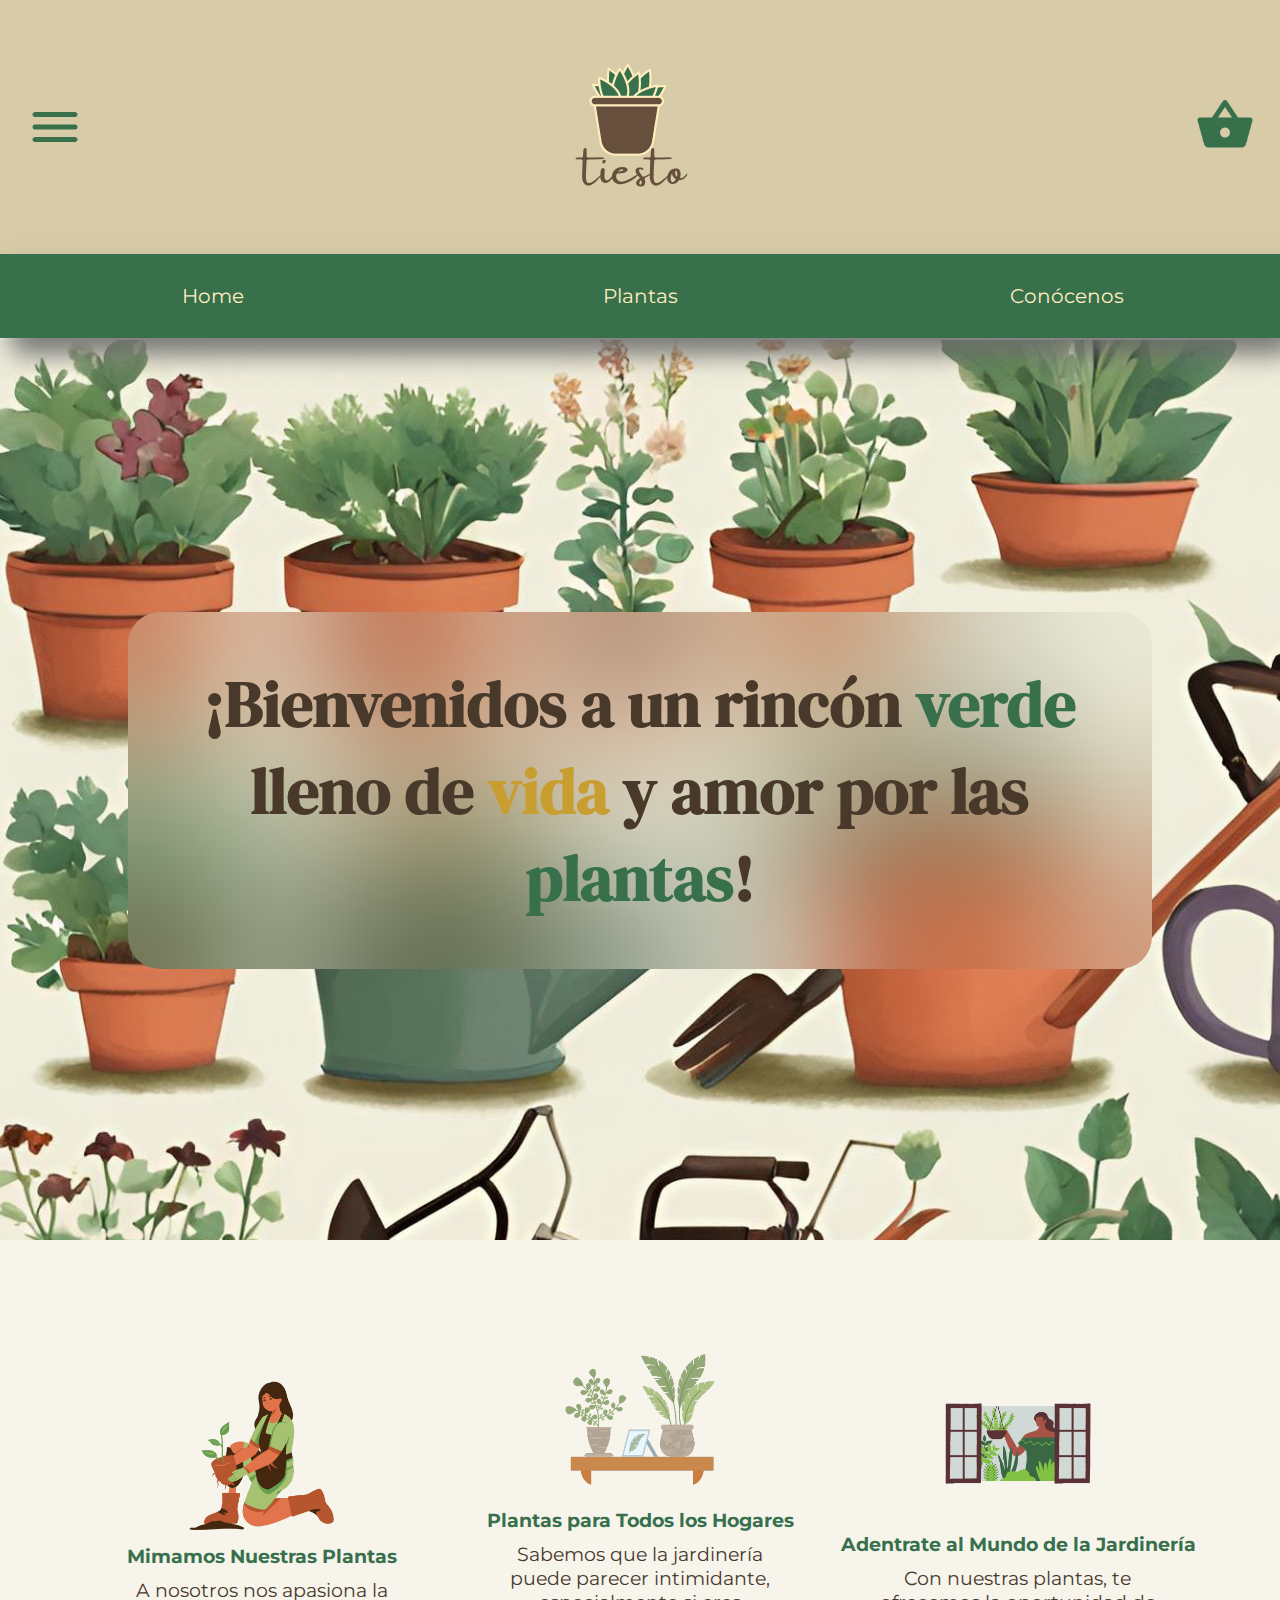
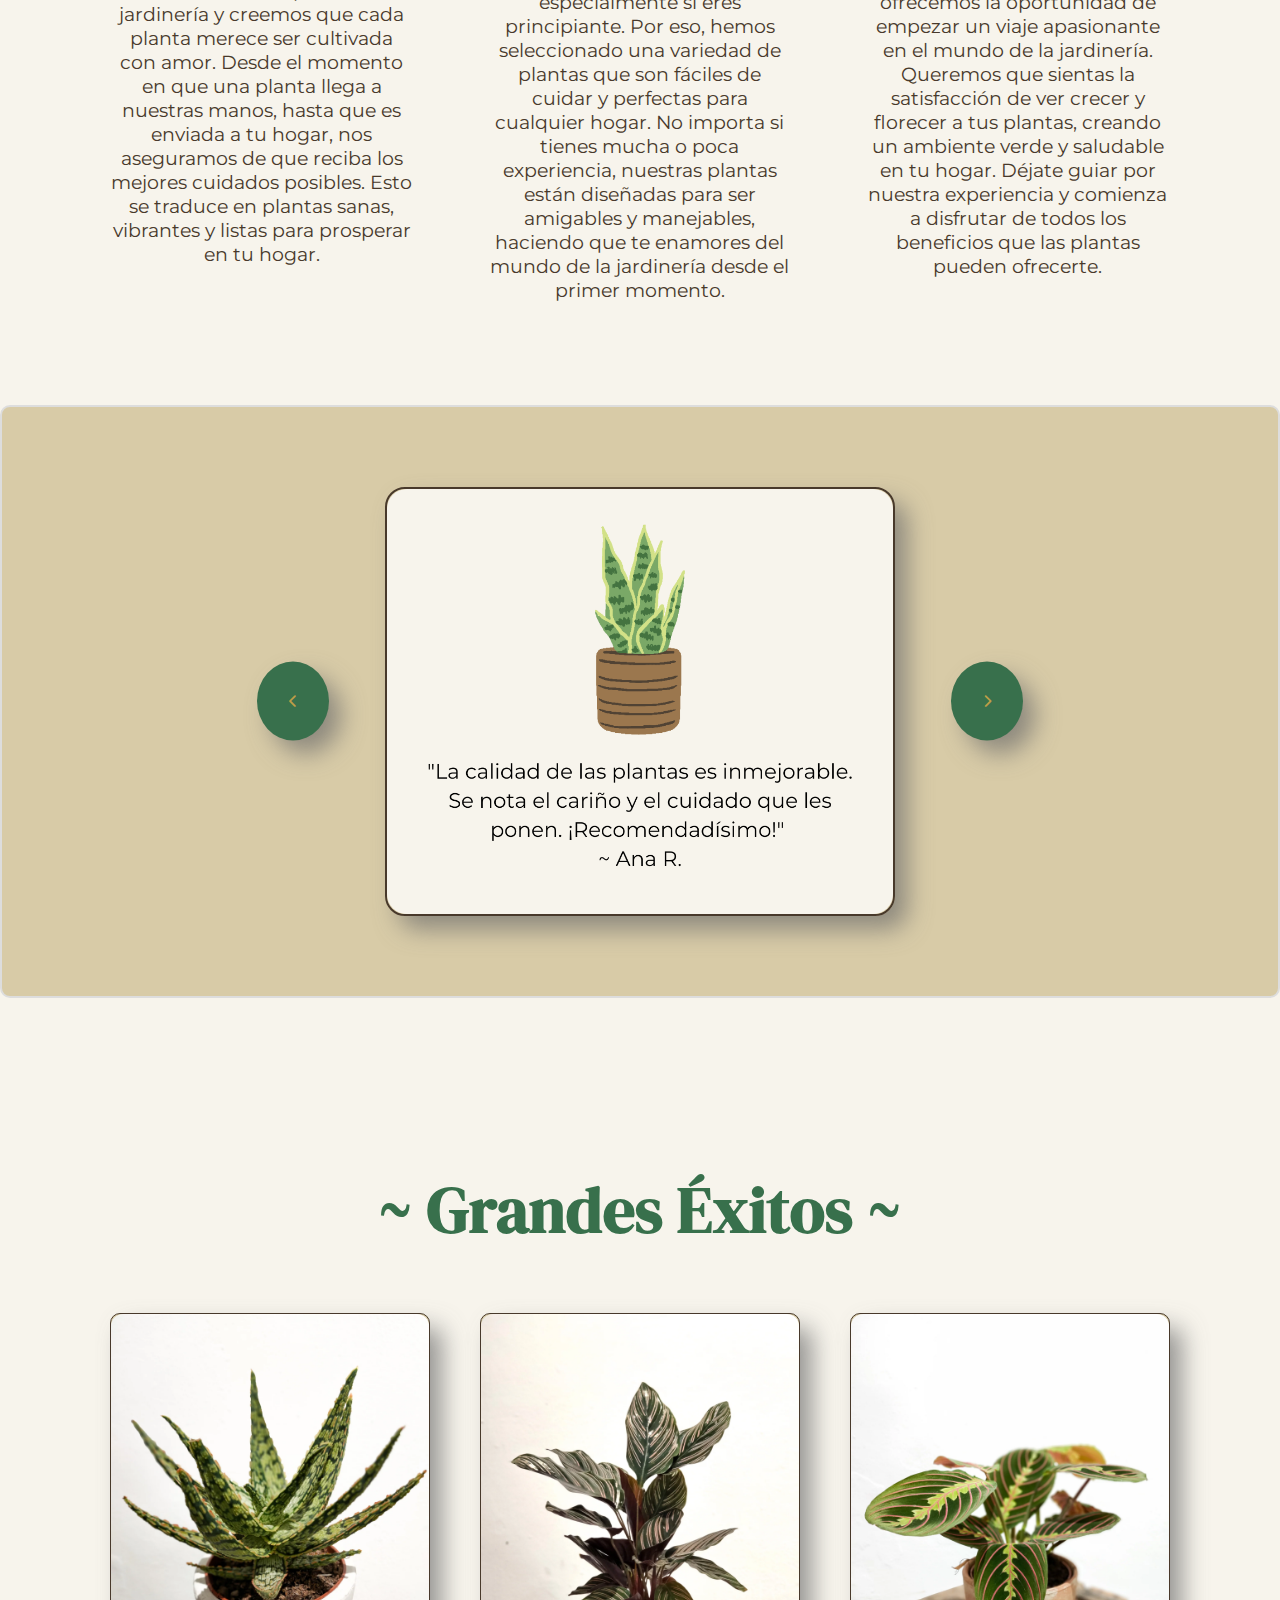
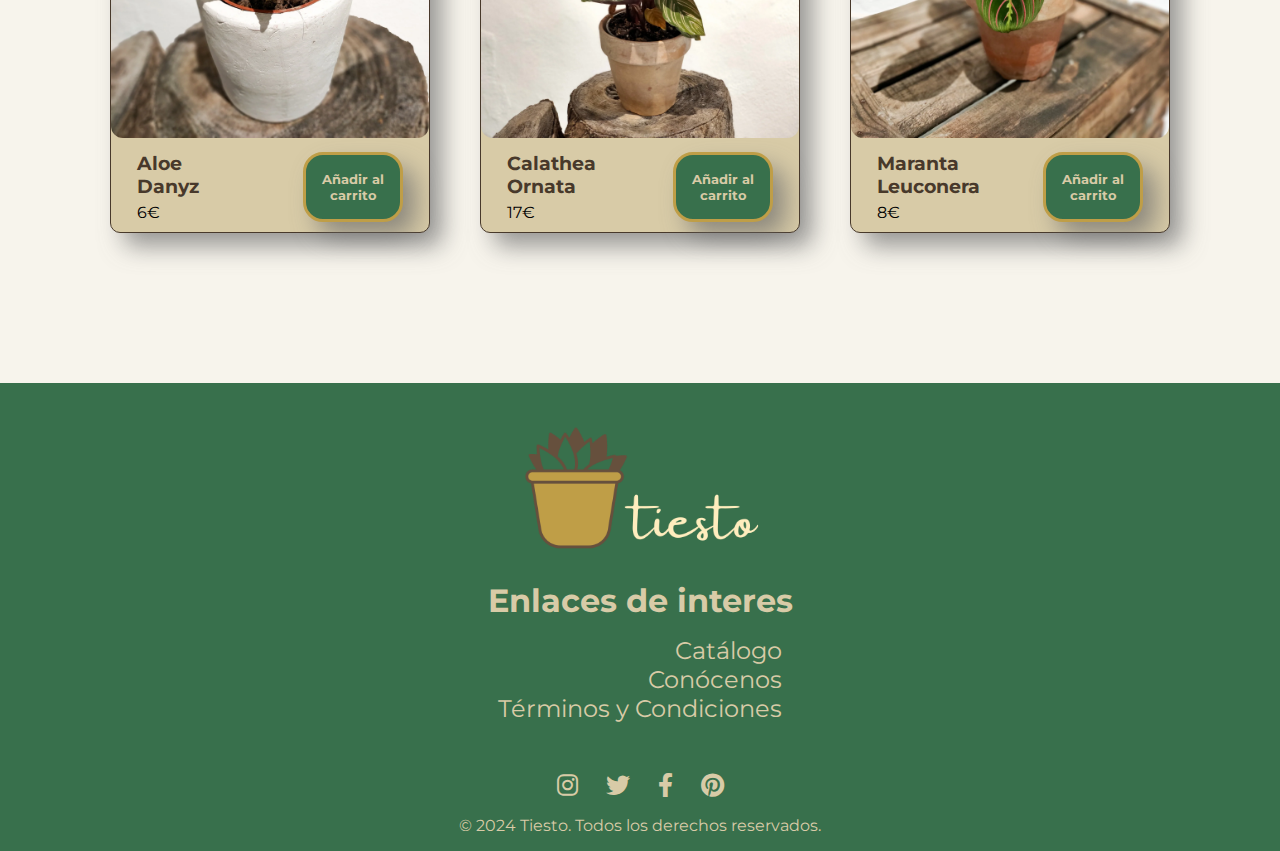
==== index.html @ b3f42791 "cambios finales" ====
<!DOCTYPE html>
<html lang="en">
<head>
    <meta charset="UTF-8">
    <meta name="viewport" content="width=device-width, initial-scale=1.0">
    <title>Tiesto-Home</title>
    
    <link rel="preconnect" href="https://fonts.googleapis.com">
    <link rel="preconnect" href="https://fonts.gstatic.com" crossorigin>
    <link href="https://fonts.googleapis.com/css2?family=Montserrat:ital,wght@0,100..900;1,100..900&display=swap" rel="stylesheet">
    <link href="https://fonts.googleapis.com/css2?family=DM+Serif+Display:ital@0;1&display=swap" rel="stylesheet">
    <link rel="stylesheet" href="https://cdnjs.cloudflare.com/ajax/libs/font-awesome/6.0.0-beta3/css/all.min.css">
    <link rel="stylesheet" href="./css/styles.css">
    <script defer src="./js/index.js"></script>
</head>
<body class="body__index" id="index">
    <header class="header">
           <div class="header__principal">
               <div class="header__menu"><img class="header__icon header__icon--menu" src="./imgs/icons/barras_menu_verde.png" alt=""></div>
               <div class="header__logo">
                   <a href="index.html"><img class="header__img" src="./imgs/logos/fondo_beige_grande.png" alt="logo"></a>   
               </div>
               <div class="header__carrito">
                   <a href="carrito.html"><img class="header__icon" src="imgs/icons/cesta__verde.png" alt="cesta_carrito"></a>  
               </div>
           </div>
           <nav class="nav">
               <ul class="nav__ul">
                   <li class="nav__li"><a class="nav__a" href="index.html">Home</a></li>
                   <li class="nav__li"><a class="nav__a" href="catalogo.html">Plantas</a></li>
                   <li class="nav__li"><a class="nav__a" href="sobremi.html">Conócenos</a></li> 
               </ul> 
           </nav>
           
   </header>

    <main class="main__index">
        <section class="presentacion">
            <h1 class="presentacion__texto">¡Bienvenidos a un rincón <span class="presentacion__span">verde</span> lleno de <span class="presentacion__span presentacion__span--golden">vida</span>  y amor por las <span class="presentacion__span presentacion__span">plantas</span>!</h1> 
        </section>

        <section class="informacion">
            <div class="informacion__caja">
                <div class="informacion__photo"><img src="./imgs/photos/info/cuidado_plantas.png" alt="persona cuidando plantas" class="informacion__img"></div>
                <h3 class="informacion__h3">Mimamos Nuestras Plantas</h3>
                <p class="informacion__p">A nosotros nos apasiona la jardinería y creemos que cada planta merece ser cultivada con amor. Desde el momento en que una planta llega a nuestras manos, hasta que es enviada a tu hogar, nos aseguramos de que reciba los mejores cuidados posibles. Esto se traduce en plantas sanas, vibrantes y listas para prosperar en tu hogar.</p>
            </div>
            <div class="informacion__caja">
                <div class="informacion__photo"><img src="./imgs/photos/info/plantas_casa.png" alt="estanteria con plantas" class="informacion__img"></div>
                <h3 class="informacion__h3">Plantas para Todos los Hogares</h3>
                <p class="informacion__p">Sabemos que la jardinería puede parecer intimidante, especialmente si eres principiante. Por eso, hemos seleccionado una variedad de plantas que son fáciles de cuidar y perfectas para cualquier hogar. No importa si tienes mucha o poca experiencia, nuestras plantas están diseñadas para ser amigables y manejables, haciendo que te enamores del mundo de la jardinería desde el primer momento.</p>
            </div>
            <div class="informacion__caja">
                <div class="informacion__photo"><img src="./imgs/photos/info/jardineria_amateur.png" alt="mujer en casa con plantas" class="informacion__img"></div>
                <h3 class="informacion__h3">Adentrate al Mundo de la Jardinería</h3>
                <p class="informacion__p">Con nuestras plantas, te ofrecemos la oportunidad de empezar un viaje apasionante en el mundo de la jardinería. Queremos que sientas la satisfacción de ver crecer y florecer a tus plantas, creando un ambiente verde y saludable en tu hogar. Déjate guiar por nuestra experiencia y comienza a disfrutar de todos los beneficios que las plantas pueden ofrecerte.

                </p>
            </div>
        </section>

        <section class="comentarios">
            <button class="comentarios__boton comentarios__boton--anterior" id="botonAnterior"><i class="fa-solid fa-chevron-left"></i></button>
            <div class="comentarios__contenedor">
                <img src="./imgs/photos/info/comentario_1.png" alt="comentario cliente 1" class="comentarios__fotos">
                <img src="./imgs/photos/info/comentario_2.png" alt="comentario cliente 2" class="comentarios__fotos">
                <img src="./imgs/photos/info/comentario_3.png" alt="" class="comentarios__fotos">
                <img src="imgs/photos/info/comentario_4.png" alt="" class="comentarios__fotos">
            </div>
            <button class="comentarios__boton comentarios__boton--siguiente" id="botonSiguiente"><i class="fa-solid fa-chevron-right"></i></button>
        </section>

        <article class="exitos">
            <h3 class="exitos__h3">~ Grandes Éxitos ~</h3>
            <div class="exitos__contenedor">
            <div class="tarjeta" data-id="2" data-name="Aloe Danyz" data-price="6" data-img="./imgs/photos/productos/aloe_danyz.webp">
                <div class="tarjeta__foto">
                    <a href="aloe.html"><img class="tarjeta__img" src="./imgs/photos/productos/aloe_danyz.webp" alt="aloe danyz"></a>
                </div>
                <div class="tarjeta__content">
                    <div class="tarjeta__texto">
                    <a href="aloe.html" class="tarjeta__link"><h3 class="tarjeta__h3">Aloe<br>Danyz</h3></a>
                    <p class="tarjeta__span">6€</p>
                    </div> 
                    <button type="button" class="tarjeta__button">Añadir al carrito</button>   
                </div>
            </div>

            <div class="tarjeta" data-id="3" data-name="Calathea Ornata" data-price="17" data-img="./imgs/photos/productos/calathea_ornata.webp">
                <div class="tarjeta__foto">
                    <a href="calathea.html"><img class="tarjeta__img" src="./imgs/photos/productos/calathea_ornata.webp" alt="calathea ornata"></a>
                </div>
                <div class="tarjeta__content">
                    <div class="tarjeta__texto">
                    <a href="calathea.html" class="tarjeta__link"><h3 class="tarjeta__h3">Calathea<br>Ornata</h3></a>
                    <span class="tarjeta__span">17€</span>
                    </div> 
                    <button type="button" class="tarjeta__button">Añadir al carrito</button>   
                </div>
            </div>

            <div class="tarjeta" data-id="4" data-name="Maranta Leuconera" data-price="8" data-img="./imgs/photos/productos/maranta_leuconera_red_stripe.webp">
                <div class="tarjeta__foto">
                    <a href="maranta.html"><img class="tarjeta__img" src="./imgs/photos/productos/maranta_leuconera_red_stripe.webp" alt="maranta Leuconera"></a>
                </div>
                <div class="tarjeta__content">
                    <div class="tarjeta__texto">
                    <a href="maranta.html" class="tarjeta__link"><h3 class="tarjeta__h3">Maranta<br>Leuconera</h3></a>
                    <span class="tarjeta__span">8€</span>
                    </div> 
                    <button type="button" class="tarjeta__button">Añadir al carrito</button>   
                </div>
            </div>
        </div>
    </article>

    </main>

    <footer class="footer">
        <div class="footer__main">
            <div class="footer__icon">
                <a class="footer__logo" href="./index.html"><img class="footer__img" src="./imgs/logos/logo_footer_final.png" alt=""></a>
            </div>
            <div class="footer__enlaces">
                <div class="footer__container">
                    <h3 class="footer__h3">Enlaces de interes</h3>
                    <ul class="footer__links">
                        <li class="footer__li"><a class="footer__a" href="catalogo.html">Catálogo</a></li>
                        <li class="footer__li"><a class="footer__a" href="sobremi.html">Conócenos</a></li>
                        <li class="footer__li"><a class="footer__a" href="t&c.html">Términos y Condiciones</a></li>  
                    </ul>
                </div> 
                <div class="rrss">
                    <a class="rrss__icon" href="https://www.instagram.com" target="_blank"><i class="fab fa-instagram"></i></a>
                    <a class="rrss__icon" href="https://www.twitter.com" target="_blank"><i class="fab fa-twitter"></i></a>
                    <a class="rrss__icon" href="https://www.facebook.com" target="_blank"><i class="fab fa-facebook-f"></i></a>
                    <a class="rrss__icon" href="https://www.pinterest.com" target="_blank"><i class="fab fa-pinterest"></i></a>
                </div>     
            </div>
        </div>  
        <p class="footer__p">&copy; 2024 Tiesto. Todos los derechos reservados.</p>
    </footer>

</body>
</html>
---- css/styles.css ----
/* ---------------------------------------------------------------
                    Reset y variables
---------------------------------------------------------------  */
*{
    margin: 0px;
    padding: 0px;
    box-sizing: border-box;
}

body {
   
    background-color: #fdf8f8;
    min-height: 100vh;
    max-width: 100vw;
    display: flex;
    flex-direction: column;
    justify-content: center;
    align-items: center;
    
    background-color: var(--background-color);

    font-family: "Montserrat", sans-serif;
  


    /* VARIABLES DE LA PÁGINA */

    /* Esta es la paleta de colores de mi página*/
    --green-color: #38704c;/*#627956*/
    --brown-color:#66503d;
    --brown-color-dark: #48392b;
    --golden-color:#bf9e47;
    --primary-beige-color: #d8cba7;
    --secondary-beige-color: #ffedbe;
    --background-color: #f7f4ec;
    --golden-letras: #c99e31;

    /* Variables para tamaño */
    --card-width: 200px;

    /* Variables para padding y margin */

    
}


/* ---------------------------------------------------------------
                    Elementos comunes 
---------------------------------------------------------------  */
.header{
    
    width: 100%;
    height: 30%;
    z-index: 1;
    display: flex;
    flex-direction: column; 
    margin: 0 0 1px 0;
    box-shadow:  13px 14px 25px -1px rgba(107,107,107,0.69);

}


.header__principal{
    background-color: var(--primary-beige-color);
    width: 100%;
    height: 60%; 
    display: flex;
    gap: 12.5rem;
    flex-direction: row;
    justify-content: center;
    align-items: center;
    box-shadow:  13px 14px 25px -1px rgba(107,107,107,0.69);
    
   
}

.header__menu{
    width: 10%;
    display: flex;
    justify-content: center;
    align-items: center;
    cursor: pointer;
}

.header__logo{
    display: flex;
    align-items: center;
    justify-content: center;
    width: 60%; 
    padding: 0 1.5625rem 0 0;
    
}

.header__img{
    object-fit: cover;
    width: 100%;
    min-width: 220px; 
    max-width: 250px;  
        height: auto; 
}
.header__carrito{
    width: 10%;
    display: flex;
    justify-content: center;
    
}

.header__icon{
    
    object-fit: contain;
    width: 100%;
    min-width: 50px;
    max-width: 60px;
    height: auto;

}


.nav{
    background-color: var(--green-color);
    width: 100%;
    height: 100%;
    display: flex;
    justify-content: center;
    align-items: center;
    box-shadow:  13px 14px 25px -1px rgba(107,107,107,0.69);
    
    
}
.nav__ul{
    width: 100%;
    height: 100%; 
    display: flex;
    flex-direction: row;
    justify-content: center;
    align-items: center;
    list-style: none;
    text-decoration: none;
} 

.nav__li{
    width: 100%;
    height: 100%;
    list-style: none;
    
    text-align: center;
}


.nav__li:hover{
    background-color: var(--brown-color);
    color: var(--primary-beige-color);
}
    


.nav__a{
   
    display: block;
    width: 100%;
    padding: 30px;
    height: 100%;
    text-decoration: none;
    color: var(--secondary-beige-color);
    font-size: 20px;
    text-align: center
}

.footer{
    
    width: 100%;
    max-width: 100vw;
    height: auto;
    background-color: var(--green-color);
    
    display: flex;
    flex-direction: column;
    justify-content: center;
    align-items: center;
    
    
}
    
.footer__main{
    display: flex;
    width: 100%;
    padding: 1rem;
    gap: 60%;
    flex-direction: row;
    justify-content: center;
    align-items: center;
 
    flex-wrap: wrap;
    
}

.footer__icon{
    width: 20%;
   
    
}
.footer__logo{
    width: 30%;
    
   
}
.footer__img{
    width: 100%;
    height: auto;
    overflow: hidden;
}
.footer__enlaces{
    display: flex;
    
    flex-direction: column;
    align-items: center;
    justify-content: center;
    gap: 3em;
    color: var(--primary-beige-color);
  
}

.footer__container{
    display: flex;
    flex-direction: column;
    justify-content: center;
    align-items: center;
    gap: 1em;
    
    
}
.footer__links{
    display: flex;
    flex-direction: column;
    justify-content: center;
    align-items: flex-end;
}

.footer__h3{
    font-size: 2em;
}
.footer__li{
    list-style: none;
}

.footer__a{
    text-decoration: none;
    color: var(--primary-beige-color);
    font-size: 1.5em;
} 
.footer__a:hover{
    color: var(--brown-color-dark);
}  
.rrss{
    display: flex;
    flex-direction: row;
    color: var(--primary-beige-color);
    gap: 0.5em;
}

.rrss__icon{
    color: var(--primary-beige-color);
    margin: 0 10px;
    font-size: 24px;
    
}

.rrss__icon:hover{
    color: var(--brown-color-dark);
}

.footer__p{
    color: var(--primary-beige-color);
    text-align: center;
    margin: 0 0 1em 0;
}
/* ---------------------------------------------------------------
                    Sección de Index 
---------------------------------------------------------------  */

.main__index{
    flex-grow: 1;
    width: 100%;
    max-width: 100vw;
    height: auto;
    display: flex;
    justify-content: center;
    align-items: center;
    flex-direction: column;
    gap: 7rem;
}

.presentacion{
    width: 100%;
    height: 100dvh;
    display: flex;
    background-image: url(/imgs/photos/bg_imgs/foto_regaderas.jpg);
    transition: background-image 2s ease-in;
    justify-content: center;
    align-items: center;
    gap: 1.25rem;
    margin: 0.0625rem 0;
    
}

.presentacion__texto{
    backdrop-filter: blur(70px);
    font-family: "DM Serif Display", serif;
    width: 80%;
    border-radius: 32px;
    padding: 3rem;
    text-align: center;
    font-size: 4rem;
    color: var(--brown-color-dark);
}

.presentacion__span{
    color: var(--green-color);
}

.presentacion__span--golden{
    color: var(--golden-letras);
}

.informacion{
    width: 100%;
    height: 60vh;
    display: flex;
    flex-direction: row;
    justify-content: center;
    align-items: center;
    flex-wrap: wrap;
    padding: 0.625rem;
}

.informacion__caja{
    
    width: 30%;
    height: 100%;
    display: flex;
    flex-direction: column;
    justify-content: center;
    align-items: center;
    gap: 0.625rem;
    color: var(--brown-color-dark);
    
   

}
.informacion__photo{
    width: 40%;
}
.informacion__img{
    width: 100%;
    height: auto;
}

.informacion__h3{
    color: var(--green-color);
}

.informacion__p{
    width: 80%;
    font-size: 1.2rem;
    text-align: center;
}

.comentarios{
    display: flex;
    flex-direction: row;
    justify-content: center;
    align-items: center;
    width: 100%;
    height: auto;
    gap: 0.625rem;
    padding: 5rem 0;
    border: 1px solid black;
    background-color: var(--primary-beige-color); 
    border: 2px solid #ddd;
    border-radius: 10px;
    position: relative;
}



.comentarios__contenedor{
   display: flex;
   width: 40%;
   height: auto;
   border-radius: 1.25rem;
   overflow: hidden;
   border: 2px solid var(--brown-color-dark);
   box-shadow:  13px 14px 25px -1px rgba(107,107,107,0.69);
    
}

.comentarios__fotos{
    width: 100%;
    border-radius: 20px;
    transition: transform 0.5s ease-in-out;
    display: none;
    object-fit: contain;
}

.comentarios__fotos:first-child{
    display: block;
}


.comentarios__boton{
    position: absolute;
    top: 50%;
    transform: translateY(-50%);
    background-color: var(--green-color);
    border-radius: 50%;
    box-shadow:  13px 14px 25px -1px rgba(107,107,107,0.69);
    color: var(--golden-color);
    border: none;
    padding: 2rem;
    cursor: pointer;
    z-index: 2;
    
}

.comentarios__boton:hover{
    background-color: var(--golden-color);
    color: var(--green-color);
}

.comentarios__boton--anterior{
    left: 20%;
    
}

.comentarios__boton--siguiente{
    right: 20%; 
}


.exitos{
    width: 100%;
    height: auto;
    display: flex;
    flex-direction: column;
    padding: 1rem 0 3.125rem 0;
    justify-content: center;
    align-items: center;
    gap: 1.25rem;
    
}
.exitos__h3{
    font-family: "DM Serif Display", serif;
    font-weight: 700;
    font-style: normal;
    font-size: 4rem;
    color: var(--green-color);
    padding: 2.5rem;
    text-shadow: 13px 14px 25px -1px rgba(107,107,107,0.69);
}

.exitos__contenedor{
    width: 100%;
    height: 100%;
    display: flex;
    justify-content: center;
    align-items: center;
    gap: 3.125rem;
    margin: 0 0 100px 0;
}
.tarjeta{
    width: 25%;
    height: auto;
    display: flex;
    flex-direction: column;
    justify-content: center;
    align-items: center;
    background-color: var(--primary-beige-color);
    border: 1px solid var(--brown-color-dark);
    border-radius: .625rem;
    box-shadow:  13px 14px 25px -1px rgba(107,107,107,0.69);
}

.tarjeta__foto{
    width: 100%;
    
}
.tarjeta__img{
    width: 100%;
    object-fit: cover;
    border-radius: .75rem;
}
.tarjeta__content{
    width: 90%;
    display: flex;
    justify-content: space-between;
    padding: 10px;
        
}
.tarjeta__texto{
   
   display: flex;
   flex-direction: column;
   justify-content: space-between;
}

.tarjeta__link{
    text-decoration: none; 
    color: var(--brown-color-dark);
}

.tarjeta__button{
    background-color: var(--green-color);
    font-family: "Montserrat", sans-serif;
    cursor: pointer;
    text-align: center;
    width: 6.25rem;
    padding: 1rem;
    color: var(--primary-beige-color);
    border: 3px solid var(--golden-color);
    border-radius: 1.25rem;
    font-weight: bold;
    cursor: pointer;
    text-align: center;
    box-shadow:  13px 14px 25px -1px rgba(107,107,107,0.69);
}

.tarjeta__button:hover{
    color: var(--green-color);
    background-color: var(--golden-color);
    border: 3px solid var(--green-color);
}



/* ---------------------------------------------------------------
                    Sección de Catálogo
---------------------------------------------------------------  */
.catalogo{
    width: 100%;
    max-width: 100vw;
    flex-grow: 1;
    display: flex;
    flex-direction: column;
    justify-content: center;
    align-items: center;
    
}

.catalogo__h1{
    font-family: "DM Serif Display", serif;
    font-weight: 700;
    font-style: normal;
    text-align: center;
    font-size: 4rem;
    color: var(--green-color);
    padding: 2.5rem;
    text-shadow: 13px 14px 25px -1px rgba(107,107,107,0.69);
 
}

.catalogo__p{
    width: 65%;
    color: var(--brown-color-dark);
    font-weight: bold;
    text-align: center;
    padding: 1.875rem;
    
}
.catalogo__content{
    width: 70%;
    max-width: 100vw;
    height: 100%;
    padding: 10px;
     margin: 10px 0px; 
    display: grid;
    grid-template-columns: repeat(auto-fill, minmax(400px, 1fr));
    grid-template-rows: repeat(2,1fr);
    justify-items: center;
    align-items: center;
    row-gap: 20px;
    column-gap: 40px;
 
}
.card{
    
    width: 100%;
    height: 100%;
    display: flex;
    flex-direction: column;
    justify-content: center;
    align-items: center;
    background-color: var(--primary-beige-color);
    border: 3px solid var(--brown-color);
    border-radius: 20px;
    box-shadow:  13px 14px 25px -1px rgba(107,107,107,0.69);

}
.card__photo{
    width: 200px;
    height: 70%;
    
    display: flex;
    justify-content: center;
}
.card__img{
    width: 100%;
    border-radius: 20px;
    object-fit: cover;
    margin-bottom: 0;
    border-bottom: 3px solid var(--brown-color);
}

.card__content{
    display: flex;
    width: 100%;
    height: 40%;
    flex-direction: row;
    justify-content: space-between;
    padding: 10px;
    border: 0px 2px 2px 2px solid var(--brown-color);
    
    
}
.card__texto{
    display: flex;
    flex-direction: column;
    color: var(--brown-color-dark);
    font-size: 1.5625rem;
    gap: 10px;
}
.card__button{
    background-color: var(--green-color);
    font-family: "Montserrat", sans-serif;
    cursor: pointer;
    text-align: center;
    width: 10rem;
    padding: 1rem;
    color: var(--primary-beige-color);
    border: 2px solid var(--golden-color);
    border-radius: 1.25rem;
    font-weight: bold;
    cursor: pointer;
    text-align: center;
    box-shadow:  13px 14px 25px -1px rgba(107,107,107,0.69);
    
}

.card__button:hover{
    color: var(--green-color);
    background-color: var(--golden-color);
    border: 3px solid var(--green-color);
}

.card__link{
    text-decoration: none;
    color: var(--brown-color-dark);
}



/* ---------------------------------------------------------------
                    Sección de Carrito
---------------------------------------------------------------  */

.main__carrito{
    display: flex;
    flex-grow: 1;
    width: 100%;
    height: auto;
    margin: 0.1875rem 0;
    flex-direction: column;
    justify-content: center;
    align-items: center;
    
}

.carrito__section{
    
    width: 100%;
    padding: 3.125rem 0;
    height: auto;
    display: flex;
    flex-direction: column;
    justify-content: flex-start;
    align-items: center;
    gap: 1em;
    border-radius: 20px;
    
}

.carrito__h1{
    font-size: 4em;
    font-family: "DM Serif Display", serif;
    font-weight: 700;
    font-style: normal;
    color: var(--green-color);
    padding: 0.5rem;
    text-shadow: 13px 14px 25px -1px rgba(107,107,107,0.69);
}
.carrito{
    width: 50%;
    display: flex;
    flex-direction: column;
    justify-content: center;
    align-items: center;
    gap: 1em;
    border-radius: 20px;
    border: 2px solid var(--brown-color-dark);
    
}
.carrito__div{
    width: 95%;
    display: flex;
    flex-direction: column;
    gap: 1em;
    padding: 2.5rem;
}
.carrito__span{
    font-size: 2em;
    font-weight: bold;
    text-align: right;
    color: var(--green-color);
}
.carrito__producto{
    display: flex;
    flex-direction: row;
    width: 100%;
    justify-content: space-between;
    align-items: center;
    
    
    font-size: 2em;
    border: 2px solid var(--green-color);
    border-radius: 10px;
    background-color: var(--primary-beige-color);
}
.carrito__photo{
    width: 4em;
    border-radius: 0.3em;
}
.carrito__caja{
    display: block;
    padding: 1em;
    color: var(--green-color);
}

.carrito__p{
    width: 70%;
    font-size: 1.5rem;
    text-align: center; 
    font-weight: bold;
    color: var(--brown-color-dark);
}
.carrito__total{
    font-weight: bold;
    color: var(--green-color);
}
.carrito__botones{
    flex-direction: row;
    width: 100%;
    display: flex;
    justify-content: center;
    gap: 3em;
    padding: 2.5rem;
}
.carrito__finalizar{
    background-color: var(--green-color);
    font-family: "Montserrat", sans-serif;
    width: 40%;
    padding: 0.5rem;
    color: var(--primary-beige-color);
    border: 2px solid var(--golden-color);
    border-radius: 1.25rem;
    font-weight: bold;
    cursor: pointer;
    text-align: center;
    box-shadow:  13px 14px 25px -1px rgba(107,107,107,0.69);
    
}

.carrito__finalizar:hover{
    background-color: var(--golden-color);
    color: var(--green-color);
    border: 2px solid var(--green-color);

}

.carrito__vaciar{
    background-color: var(--brown-color);
    font-family: "Montserrat", sans-serif;
    width: 40%;
    padding: 1rem;
    color: var(--primary-beige-color);
    border: 2px solid var(--primary-beige-color);
    border-radius: 1.25rem;
    font-weight: bold;
    cursor: pointer;
    text-align: center;
    box-shadow:  13px 14px 25px -1px rgba(107,107,107,0.69);
    
}

.carrito__vaciar:hover{
    background-color: var(--golden-color);
    color: var(--green-color);
    border: 2px solid var(--green-color);

}


/* ---------------------------------------------------------------
                    Sección de Sobremi
---------------------------------------------------------------  */

.main__conocenos{
    display: flex;
    flex-grow: 1;
    width: 100%;
    height: auto;
    margin: 0.1875rem 0;
    flex-direction: column;
    justify-content: center;
    align-items: center;
}

.conocenos{
    width: 100%;
    height: 100vh;
    background-color: var(--background-color);
    display: flex;
    flex-direction: column;
    justify-content: center;
    align-items: center;
    

}

.conocenos__h1{
    font-size: 4em;
    font-family: "DM Serif Display", serif;
    font-weight: 700;
    font-style: normal;
    color: var(--green-color);
    padding: 3rem;
    text-shadow: 13px 14px 25px -1px rgba(107,107,107,0.69);
}

.conocenos__contenido{
    width: 100%;
    height: 80%;
    background-color: var(--primary-beige-color);
    display: flex;
    justify-content: center;
    align-items: center;
    gap: 2.5rem;
}

.conocenos__photo{
    width: 45%;
    border: 2px solid var(--brown-color-dark);
    box-shadow:  13px 14px 25px -1px rgba(107,107,107,0.69);
}

.conocenos__img{
    object-fit: cover;
    width: 100%;
}

.conocenos__texto{
    display: flex;
    flex-direction: column;
    gap: 1.25rem;
    width: 40%;
    padding: 40px;
    text-align: justify;
    font-size: 1rem;
    font-weight: bold;
    color: var(--brown-color-dark);
}


.conocenos__span{
    color: var(--green-color);
}


/* ---------------------------------------------------------------
                    Sección de Pago
---------------------------------------------------------------  */

.pago{
    display: flex;
    flex-grow: 1;
    width: 100%;
    
    height: auto;
    padding: 20px 0;
    flex-direction: column;
    justify-content: center;
    align-items: center;
    
}

.pago__section{
    background-image: url(/imgs/photos/bg_imgs/fondo_carrito.webp);
    width: 100%;
    height: 100%;
    display: flex;
    justify-content: center;
    align-items: center;
    padding: 2rem 1rem;
}

.pago__form{
    width: 50%;
    height: auto;
    display: flex;
    padding: 1rem 0;
    flex-direction: column;
    justify-content: center;
    align-items: center;
    gap: 1.25rem;
    
    border: 1px solid var(--brown-color);
    background-color: var(--brown-color);
    border-radius: 2%;
    box-shadow:  13px 14px 25px -1px rgba(107,107,107,0.69);
}

.pago__h1{
    font-size: 4em;
    font-family: "DM Serif Display", serif;
    font-weight: 700;
    font-style: normal;
    color: var(--golden-letras);
    padding: 0.5rem;
    text-shadow: 13px 14px 25px -1px rgba(107,107,107,0.69);
}

.pago__div{
    width: 70%;
    display: flex;
    flex-direction: column;
    color: var(--primary-beige-color);
    gap: .125rem;
}

.pago__h3{
    font-size: 2rem;
}
.pago__label{
    padding: .1875rem;
}
.pago__input{
    font-family: "Montserrat", sans-serif;
    padding: .1875rem;
    border-radius: 1.25rem;
    border: inset;
    background-color: var(--background-color);
}

.pago__a--tyc{
    color: var(--golden-color);
}

.pago__botones{
    width: 100%;
    height: auto;
    padding: 0.625rem 0;
    display: flex;
    justify-content: center;
    flex-wrap: wrap;
    gap: 0.625rem;
    flex-direction: row;
}


.pago__boton{
    background-color: var(--golden-color);
    font-family: "Montserrat", sans-serif;
    width: 20%;
    
    padding: 1rem;
    color: var(--primary-beige-color);
    border: 2px solid var(--primary-beige-color);
    border-radius: 1.25rem;
    font-weight: bold;
    cursor: pointer;
    text-align: center;
    box-shadow:  13px 14px 25px -1px rgba(107,107,107,0.69);
}

.pago__boton:hover{
    background-color: var(--green-color);
    color: var(--primary-beige-color);
    

}

/* ---------------------------------------------------------------
                    Sección de Confirmacion
---------------------------------------------------------------  */
.main__confirmacion{
    display: flex;
    flex-grow: 1;
    width: 100%;
    height: auto;
    padding: 3em 0;
    flex-direction: column;
    justify-content: center;
    align-items: center;

}

.confirmacion{
    display: flex;
    width: 100%;
    flex-direction: column;
    justify-content: center;
    align-items: center;
    gap: 3rem;
}
.confirmacion__h1{
    font-size: 4em;
    font-family: "DM Serif Display", serif;
    font-weight: 700;
    font-style: normal;
    color: var(--green-color);
    padding: 0.5rem;
    text-shadow: 13px 14px 25px -1px rgba(107,107,107,0.69);
}



.confirmacion__info{
    display: flex;
    flex-direction: column;
    justify-content: center;
    align-items: center;
    width: 80%;
    gap: 10px;
    
}

.confirmacion__p{
    width: 40%;
    font-size: 1.5rem;
    font-weight: bold;
    text-align: justify; 
    color: var(--brown-color-dark);
}

.confirmacion__texto{
    display: flex;
    width: 80%;
    gap: 25%;
    flex-direction: row;
    justify-content: center;
    align-items: center;
}

.confirmacion__photo{
    width: 20%;
    min-width: 200px;
}

.confirmacion__img{
    width: 100%;
    height: auto;
}

.confirmacion__contenedor{
    display: flex;
    width: 80%;
    flex-direction: column;
    justify-content: center;
    align-items: center;
    background-color: var(--primary-beige-color);
    gap: 1.25rem;
    padding: 1.25rem;
    border: 2px dashed var(--golden-color);
    border-radius: 1.25rem;
    box-shadow:  13px 14px 25px -1px rgba(107,107,107,0.69);
    
}

.confirmacion__div{
    width: 80%;
}
.confirmacion__producto{
    display: flex;
    flex-direction: row;
    width: 100%;
    justify-content: space-between;
    align-items: center;
    border-bottom: 1px dashed var(--green-color);
    color: var(--green-color);
    font-size: 2em;

}


.confirmacion__span{
    width: 30%;
    display: block;
    font-size: 2rem;
    padding: 0.5em;
    color: var(--green-color);
    
}

.confirmacion__span--total{
    width: 30%;
   
    font-size: 2rem;
    padding: 1em;
    color: var(--green-color);
    
}

.confirmacion__p--total{
    font-weight: bold;
    align-self: flex-end;
    color: var(--brown-color-dark);
}

.confirmacion__button{
    background-color: var(--green-color);
    font-family: "Montserrat", sans-serif;
    width:50%;
    
    padding: 1rem;
    color: var(--primary-beige-color);
    border: 2px solid var(--golden-color);
    border-radius: 1.25rem;
    font-weight: bold;
    cursor: pointer;
    text-align: center;
    box-shadow:  13px 14px 25px -1px rgba(107,107,107,0.69);
}


/* ---------------------------------------------------------------
                    Sección de Producto 
---------------------------------------------------------------  */

.main__producto{

    display: flex;
    flex-grow: 1;
    width: 100vw;
    
    height: auto;
    padding: 3em 0;
    flex-direction: column;
    justify-content: center;
    align-items: center;
    
}

.producto{
    width: 80%;
    height: auto;
    display: flex;
    flex-direction: row;
    justify-content: center;
    align-items: center;
    gap: 0.625rem;
    padding: 1.5rem;
    border: 1px solid var(--brown-color);
    background-color: var(--primary-beige-color);
    border-radius: 2%;
    box-shadow:  13px 14px 25px -1px rgba(107,107,107,0.69);
}

.producto__photo{
    width: 50%;
    border-radius: 2%;
    height: auto;
    border: 2px solid var(--brown-color);
    box-shadow:  13px 14px 25px -1px rgba(107,107,107,0.69);
}
.producto__img{
    object-fit: cover;
    width: 100%;
    border-radius: 2%;
    height: auto;
}

.producto__content{
    display: flex;
    width: 50%;
    
    height: 100%;
    flex-wrap: wrap;
    flex-direction: column;
    justify-content: center;
    align-items: center;
    gap: 3rem;
    color: var(--brown-color-dark);
    padding: 0;
    
}
.producto__info{
    display: flex;
    justify-self: flex-start;
    flex-wrap: wrap;
    
    width: 80%;
    height: 30%;
    flex-direction: column;
    justify-content: center;
    align-items: center;
    gap: 1.5rem;
    
}
.producto__div{
    display: flex;
    align-self: flex-start;
    justify-content: center;
    align-items: flex-start;
    flex-direction: column;
    gap: 25px;
}
.producto__h1{
    font-size: 2.5em;
}
.producto__span{
    font-size: 2rem;
    background-color: var(--brown-color);
    color: whitesmoke;
    padding: 10px;
    border-radius: 50%;
    box-shadow: 13px 14px 25px -1px rgba(107,107,107,0.69);
    
}

.producto__texto{
    display: flex;
    flex-wrap: wrap;
    width: 90%;
    padding: 45px 0;
    border-radius: 1.25rem;
    flex-direction: column;
    justify-content: center;
    align-items: center;
    gap: 1em;
    background-color: var(--brown-color);
    box-shadow:  13px 14px 25px -1px rgba(107,107,107,0.69);
}

.producto__h3{
    font-size: 2em;
    width: 20%;
    color: whitesmoke;
}

.producto__ul{
    display: flex;
    width: 90%;
    flex-direction: column;
    justify-content: center;
    align-items: flex-start;
    flex-wrap: wrap;
    gap: 0.625rem;
    list-style: none;
    
}
.producto__li{
    color: whitesmoke;
    text-align: justify;
    
}
.producto__strong{
    margin:0 0 0.125rem 0;
}
.producto__botones{
    width: 100%;
    height: auto;
    padding: 0.625rem 0;
    display: flex;
    align-self: flex-end;
    flex-wrap: wrap;
    gap: 0.625rem;
    flex-direction: row;
}
.producto__button{
    background-color: var(--green-color);
    font-family: "Montserrat", sans-serif;
    width: 90%;
    
    padding: 1rem;
    color: var(--primary-beige-color);
    border: 2px solid var(--golden-color);
    border-radius: 1.25rem;
    font-weight: bold;
    cursor: pointer;
    text-align: center;
    box-shadow:  13px 14px 25px -1px rgba(107,107,107,0.69);
}

.producto__button--pago{
    background-color: var(--golden-color);
    border: 2px solid var(--green-color);
    color: var(--brown-color-dark);
}

.producto__a{
    text-decoration: none;
    color: var(--primary-beige-color);
}

/* ---------------------------------------------------------------
                    Sección TýC
---------------------------------------------------------------  */
.main__tyc{
    display: flex;
    flex-direction: column;
    color: var(--brown-color-dark);
    margin: 0 0 2rem 0;
    
}

.tyc{
    padding: 0.625rem;
    justify-content: center;
    align-items: center;
}

.tyc__button{
    background-color: var(--golden-color);
    font-family: "Montserrat", sans-serif;
    width: 10rem;
    align-self: center;
    
    padding: 1rem;
    color: var(--green-color);
    border: 2px solid var(--green-color);
    border-radius: 1.25rem;
    font-weight: bold;
    cursor: pointer;
    text-align: center;
    box-shadow:  13px 14px 25px -1px rgba(107,107,107,0.69);
}

.tyc__a{
    text-decoration: none;
    color: var(--green-color);
}

/* ---------------------------------------------------------------
                    Media Queries 
---------------------------------------------------------------  */

@media (max-width: 768px) {

        /* ---------------------------------------------------------------
                    Elementos comunes (HEADER Y FOOTER)
---------------------------------------------------------------  */
        
        /*HEADER*/
    
        .header__principal {
            gap: 40px;
        }

    
        .header__icon{

            width: 10px;

        }

        .header__menu{

            margin: 0 0 0 40px;
        }
       
        .header__logo{

            padding-left: 20px; 
        } 

        .header__img{

            width: 100%;
            height: auto;
            align-self: center;
        }
    
        .header__carrito{

            margin-right: 40px;
            display: flex;
            padding: 20px;
        }

        .nav{

            max-width: 100%;
            height: 100%;  
            padding: 0;
            flex-direction: column;
            justify-content: center;
            align-items: center;
            
        }

        .nav__ul{

            flex-direction: column;
            align-items: center;
            justify-content: center;
            width: 100%;
            height: 100%;
            padding: 0;
            margin: 0;
           

        }

        .nav__li{
            width: 100%;
            height: auto;
            padding: 20px;
            text-align: center;
           
            
        }

        .nav__a{

            text-align: center;
        }


        /*FOOTER*/


        .footer{

            flex-direction: column;
            align-items: center;
            justify-content: center;
            gap: 20px;
        }

        .footer__icon{
            width: 40%;
        }

        .footer__main{

            justify-content: center;
        }

        .footer__links{

            align-items: center;
        }


        /*Index*/

        .main__index{

            gap: 32px;
            margin: 0;
            
        }

        .presentacion{

            background-size: cover;
            height: auto;
            padding: 2rem 0;
        }


        .presentacion__texto {
            font-size: 1.2rem;
            padding: 1rem;
        }
    
        .informacion{

            height: auto;
            flex-direction: column;
            align-items: center;
            justify-content: center;
            padding: 1rem;
            gap: 1rem;

        }


        .informacion__caja{

            width: 90%;
            margin-bottom: 1rem;
            display: flex;
            flex-direction: column;
            align-items: center;
            justify-content: center;

        }


        .informacion__img{

            width: 100%;

        }


        .informacion__h3{
            text-align: center;

        }


        .informacion__p{

            font-size: 1rem;
            text-align: center;

        }
    
        .comentarios {

            flex-direction: column;
            flex-wrap: wrap;
            align-items: center;

        }


        .comentarios__contenedor {

            width: 90%;

        }


        .comentarios__boton {

            padding: 1rem;
            top: auto;
            
        }

        .exitos{

            text-align: center;

        }

        .exitos__contenedor {

            flex-direction: column;
            gap: 1.5rem;

        }


        .tarjeta {

            width: 90%;

        }

       /*Catalogo*/

        .catalogo__h1{
            font-size: 2.5rem;
        }

        .catalogo__p{
            width: 90%;
            font-size: 1.2rem;
        }

        .catalogo__content{
            grid-template-columns: 1fr;
            gap: 1rem;
        }

        .card{
            width: 90%;
        }
        .card__texto{
            font-size: 15px;
        }

       /* Carrito */

       .carrito{

            width: 90%; 
            padding: 1rem;
        }


        .carrito__div{
            padding: 1rem;

        }

        .carrito__photo{

            width: 100%;
            
        }

        .carrito__producto{

            flex-wrap: wrap;
            padding:2px;
           
        }

        .carrito__botones{

            flex-direction: column;
            gap: 1rem;
           
            
        }
        .carrito__finalizar{

            width: 100%;
            padding: 1rem;

        } 

        .carrito__vaciar{

            width: 100%;
            padding: 1rem;

        }

        /* Producto */


        .producto{
            flex-direction: column; 
            width: 90%;
        }
        .producto__photo{
            width: 100%;
            height: auto;

        }
        
        .producto__content{
            width: 100%; 
            gap: 1.5rem;
        }
        

        .producto__h1{
            font-size: 2rem; 
        }


        .producto__span{

            font-size: 1.5rem; 
        }


        .producto__h3{

            font-size: 1.5rem; 
        }

        .producto__ul{
            padding: 0.5rem; 
        }

        .producto__button{
            width: 100%; 
            padding: 0.75rem; 
        }


        /*Confirmacion*/

        .confirmacion__h1{
            font-size: 2.5rem;
            text-align: center;
        }
    
        .confirmacion__info{
            width: 100%;
        }
    
        .confirmacion__p{
            width: 90%;
            font-size: 1.2rem;
            text-align: center;
        }
    
        .confirmacion__texto{
            width: 100%;
            flex-direction: column;
            gap: 1rem;
        }
    
        .confirmacion__photo{
            width: 60%;
            min-width: unset;
        }
    
        .confirmacion__contenedor{
            width: 100%;
            padding: 1rem;
            gap: 1rem;
        }
    
        .confirmacion__div{
            width: 100%;
        }



        /*SobreMi*/


        .conocenos{
            height: auto;
        }
    
        .conocenos__h1{
            font-size: 2.5rem;
            text-align: center;
        }
    
        .conocenos__contenido{
            flex-direction: column;
            align-items: center;
            gap: 1.5rem;
            padding: 1rem;
        }
    
        .conocenos__photo{
            width: 90%;
        }
    
        .conocenos__texto{
            width: 90%;
            font-size: 1rem;
            text-align: center;
        }

        /*Pago*/

        .pago__form{
            width: 90%;
            padding: 1rem;
        }
    
        .pago__h1{
            font-size: 2.5rem;
        }
    
        .pago__div{
            width: 100%;
            gap: 0.75rem;
        }
    
        .pago__h3{
            font-size: 1.5rem;
        }
    
        .pago__input{
            padding: 0.75rem;
        }
    
        .pago__boton{
            width: 90%;
        }


        /*Tyc*/

        .tyc__h1{
            font-size: 2rem;
        }
    
        .tyc__caja{
            width: 90%;
            padding: 1rem;
        }
    
        .tyc__button{
            width: 80%;
            padding: 0.75rem;
        }
    }
    

    @media (min-width: 768px) and (max-width: 1200px) {

    /*CONTENIDO COMÚN (Header Y Footer)*/

        .header__principal{
            flex-direction: row;
            align-items: center;
            padding: 20px;
            gap: 60px;
        }
        .header__menu{
            border: 1px solid black;
            width: 20%;
        }
        .header__logo{
            width: 60%;
        }

        .header__carrito{
            width: 20%;
            border: 1px solid black;
        }
        .nav__ul{
            flex-direction: row;
            gap: 20px;
        }

        .footer__links{
            
            align-items: center;
        }

       /*Index*/

        .main__index{
            gap: 5rem;
        }
        .presentacion__texto {
            font-size: 3.2rem;
            padding: 2rem;
        }
        .informacion{
            height: auto;
            display: flex;
            justify-content: center;
            align-items: center;
            flex-wrap: wrap;
            
        }
        .informacion__photo{
            display: flex;
            justify-content: center;
            
           
        }
        .informacion__caja{ 
            
            width: 45%;
            margin-bottom: 3rem;
        }

        .informacion__img{
            width: 60%;
        }

        .informacion__h3{
            align-self: center;

        }

        .informacion__p{
            font-size: 1.1rem;
            text-align: center;

        }

        .comentarios__contenedor{
            width: 70%;

        }

        .exitos__contenedor{
            flex-direction: row;
            gap: 2.5rem;

        }

        .tarjeta{
            width: 45%;
        }

        /*Catalogo*/

        .catalogo__h1{
            font-size: 3rem;
        }
    
        .catalogo__p{
            width: 80%;
            font-size: 1.5rem;
        }
    
        .catalogo__content{
            grid-template-columns: repeat(auto-fill, minmax(300px, 1fr));
            gap: 1.5rem;
        }
    
        .card{
            width: 80%;
        }

        /*Carrito*/

        .carrito{
            width: 70%;
        }

        .carrito__div{
            padding: 2rem;
        }

        .carrito__producto{
            flex-direction: row;
            align-items: center;
            justify-content: space-between;

        }

        .carrito__botones{
            flex-direction: row;
            gap: 2rem;
        }

        .carrito__finalizar{
            width: 45%;
            padding: 1rem;
        }
        
        .carrito__vaciar{
            width: 45%;
            padding: 1rem;
        }

        /*Producto*/

        .producto{
            width: 70%;
            flex-direction: row;
        }

        .producto__photo{
            width: 40%;
        }
        .producto__content{
            width: 60%;
            gap: 2rem;
        }

        .producto__h1{
            font-size: 2.25rem; 
        }

        .producto__span{
            font-size: 1.75rem; 
        }

        .producto__h3{
            font-size: 1.75rem; 
        }

        .producto__ul{
            padding: 1rem; 
        }

        .producto__button{
            width: 45%; 
            padding: 0.75rem; 
        }

        /*Confirmacion*/

        .confirmacion__h1{
            font-size: 3rem;
        }
    
        .confirmacion__info{
            width: 90%;
        }
    
        .confirmacion__p{
            width: 70%;
            font-size: 1.5rem;
        }
    
        .confirmacion__texto{
            width: 100%;
            flex-direction: row;
            gap: 2rem;
        }
    
        .confirmacion__photo{
            width: 30%;
            min-width: unset;
        }
    
        .confirmacion__contenedor{
            width: 90%;
            padding: 1.5rem;
            gap: 1.5rem;
        }
    
        .confirmacion__div{
            width: 90%;
        }
    
        .confirmacion__producto{

            font-size: 1.75rem;
            padding: 1rem;
        }
    
        .confirmacion__span{
            width: auto;
            font-size: 1.75rem;
            padding: 0.75rem;
        }
        .confirmacion__span--total{
            width: auto;
            font-size: 1.75rem;
            padding: 0.75rem;
            
        }
    
        .confirmacion__button{
            width: 75%;
            padding: 1rem;
        }

        /*SobreMi*/

        .conocenos{
            height: auto;
        }
    
        .conocenos__h1{
            font-size: 3rem;
        }
    
        .conocenos__contenido{
            flex-direction: row;
            align-items: center;
            gap: 2rem;
            padding: 1.5rem;
        }
    
        .conocenos__photo{
            width: 50%;
        }
    
        .conocenos__texto{
            width: 70%;
            font-size: 1.1rem;
        }

        /*Pago*/

        .pago__form{

            width: 70%;
            padding: 1.5rem;
        }
    
        .pago__h1{

            font-size: 3rem;
        }
    
        .pago__div{

            width: 80%;
        }
    
        .pago__h3 {

            font-size: 1.75rem;
        }
    
        .pago__boton {

            width: 50%;
        }

        /*TyC*/
        .tyc__h1 {
            font-size: 2.5rem;
        }
    
        .tyc__caja {
            width: 85%;
            padding: 1.5rem;
        }
    
        .tyc__button {
            width: 60%;
            padding: 0.75rem;
        }
    }
    

    @media (min-width: 1920px) {
        
        body{
            font-size: 1.2rem;
        }
    
        /* Header */
        .header__principal{
            gap: 15rem;
        }
        .header__img{
            min-width: 300px;
            max-width: 350px;
        }
        .header__icon{
            min-width: 70px;
            max-width: 80px;
        }

       
    
        /* Presentacion */

        .presentacion{
            background-position: center;
            background-repeat: no-repeat;
            background-size: contain;
        }
        .presentacion__texto{
            font-size: 7rem;
            padding: 3.5rem;
        }
    
        /* Informacion */
        .informacion__caja{
            width: 30%;
        }
        .informacion__p{
            font-size: 1.5rem;
        }
    
        /* Comentarios */
        .comentarios__contenedor{
            width: 60%;
        }

        .comentarios__boton{
            padding: 3rem;
        }

        .comentarios__boton--anterior{
            left: 300px;
        }
        .comentarios__boton--siguiente{
            right: 300px;
        }
    
        /* Exitos */
        .exitos__h3{
            font-size: 5rem;
        }
        .exitos__contenedor{
            gap: 4rem;
        }
        .tarjeta{
            width: 30%;
        }
    
        /* Catalogo */
        .catalogo__h1{
            font-size: 4.5rem;
        }
        .catalogo__p{
            width: 70%;
            font-size: 2rem;
        }
        .catalogo__content{
            grid-template-columns: repeat(auto-fill, minmax(600px, 1fr));
            gap: 2rem;
            padding: 20px;
        }
        .card{
            width: 80%;
        }

    
        /* Carrito */

        .carrito{
            width: 60%;
        }
        .carrito__div{
            padding: 3rem;
        }
        .carrito__producto{
            font-size: 2.5rem;
        }
        .carrito__botones{
            gap: 4rem;
        }
        .carrito__finalizar{
            width: 45%;
            padding: 1.5rem;

        }
        .carrito__vaciar{
            width: 45%;
            padding: 1.5rem;
        }
    



        /* Producto */

        .producto{
            width: 80%;
        }
        .producto__photo{
            width: 40%;
        }
        .producto__content{
            width: 60%;
            gap: 3rem;
        }
        .producto__h1{
            font-size: 3rem;
        }
        .producto__span{
            font-size: 2.5rem;
        }
        .producto__h3{
            font-size: 2.5rem;
        }
        .producto__ul{
            padding: 2rem;
        }
        .producto__button{
            width: 50%;
            padding: 1.5rem;
        }
    
        /* Confirmacion */

        .confirmacion__h1{
            font-size: 4rem;
        }
        .confirmacion__info{
            width: 80%;
        }
        .confirmacion__p{
            width: 60%;
            font-size: 2rem;
        }
        .confirmacion__texto{
            gap: 3rem;
        }
        .confirmacion__photo{
            width: 25%;
        }
        .confirmacion__contenedor{
            width: 70%;
            padding: 2rem;
        }
        .confirmacion__producto{
            font-size: 2.5rem;
            padding: 1.5rem;
        }
        .confirmacion__span{
            font-size: 2.5rem;
            padding: 1rem;
        }
        .confirmacion__span--total {
            font-size: 2.5rem;
            padding: 1rem;
        }
        .confirmacion__button {
            width: 60%;
            padding: 1.5rem;
        }
    
        /* SobreMi */
        .conocenos__h1 {
            font-size: 3.5rem;
        }
        .conocenos__contenido{
            gap: 3rem;
        }
        .conocenos__photo{
            width: 50%;
        }
        .conocenos__texto{
            width: 40%;
            padding: 300px;
            font-size: 2.5rem;
        }
    
        /* Pago */
        .pago__form {
            width: 60%;
            padding: 2rem;
        }
        .pago__h1 {
            font-size: 3.5rem;
        }
        .pago__div {
            width: 70%;
        }
        .pago__h3 {
            font-size: 2rem;
        }
        .pago__boton {
            width: 40%;
            padding: 1.5rem;
        }
    
        /* TyC */
        .tyc__h1 {
            font-size: 3.5rem;
        }
        .tyc__caja {
            width: 70%;
            padding: 2rem;
        }
        .tyc__button {
            width: 50%;
            padding: 1.5rem;
        }
    }
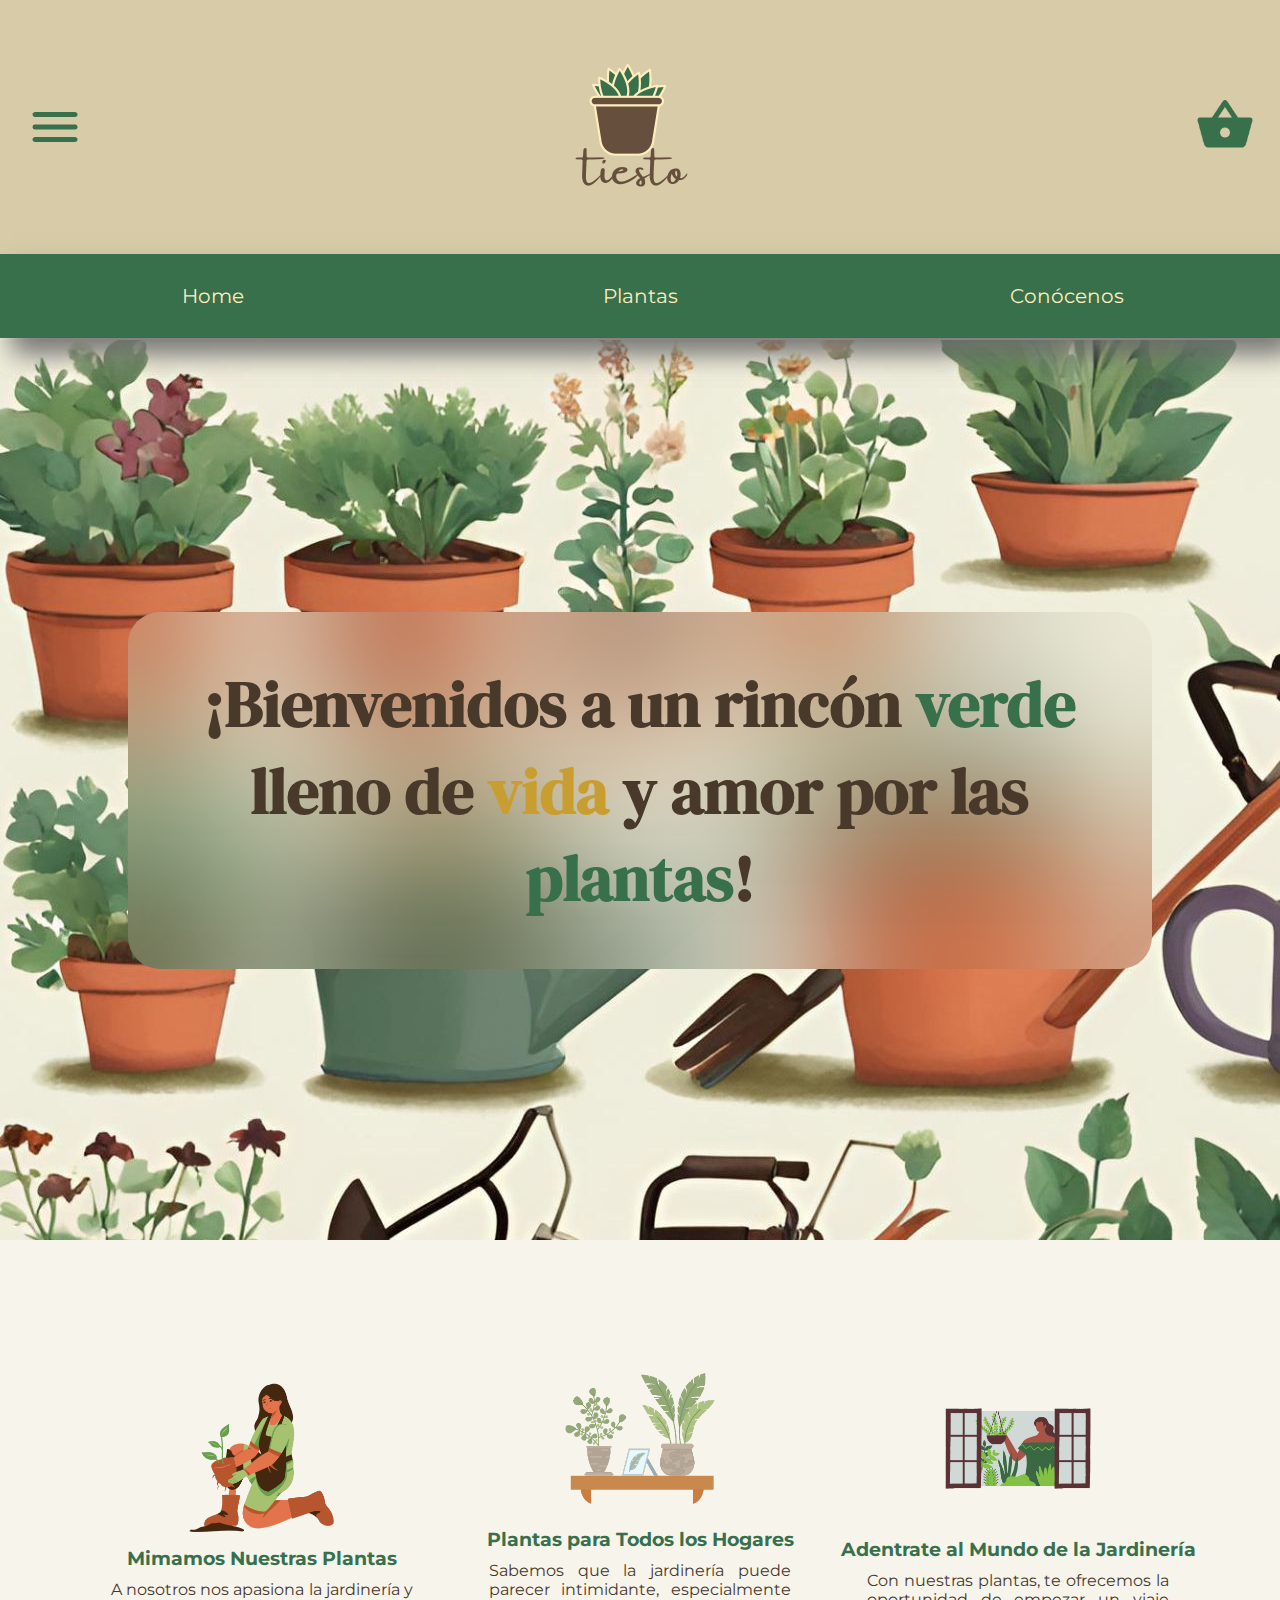
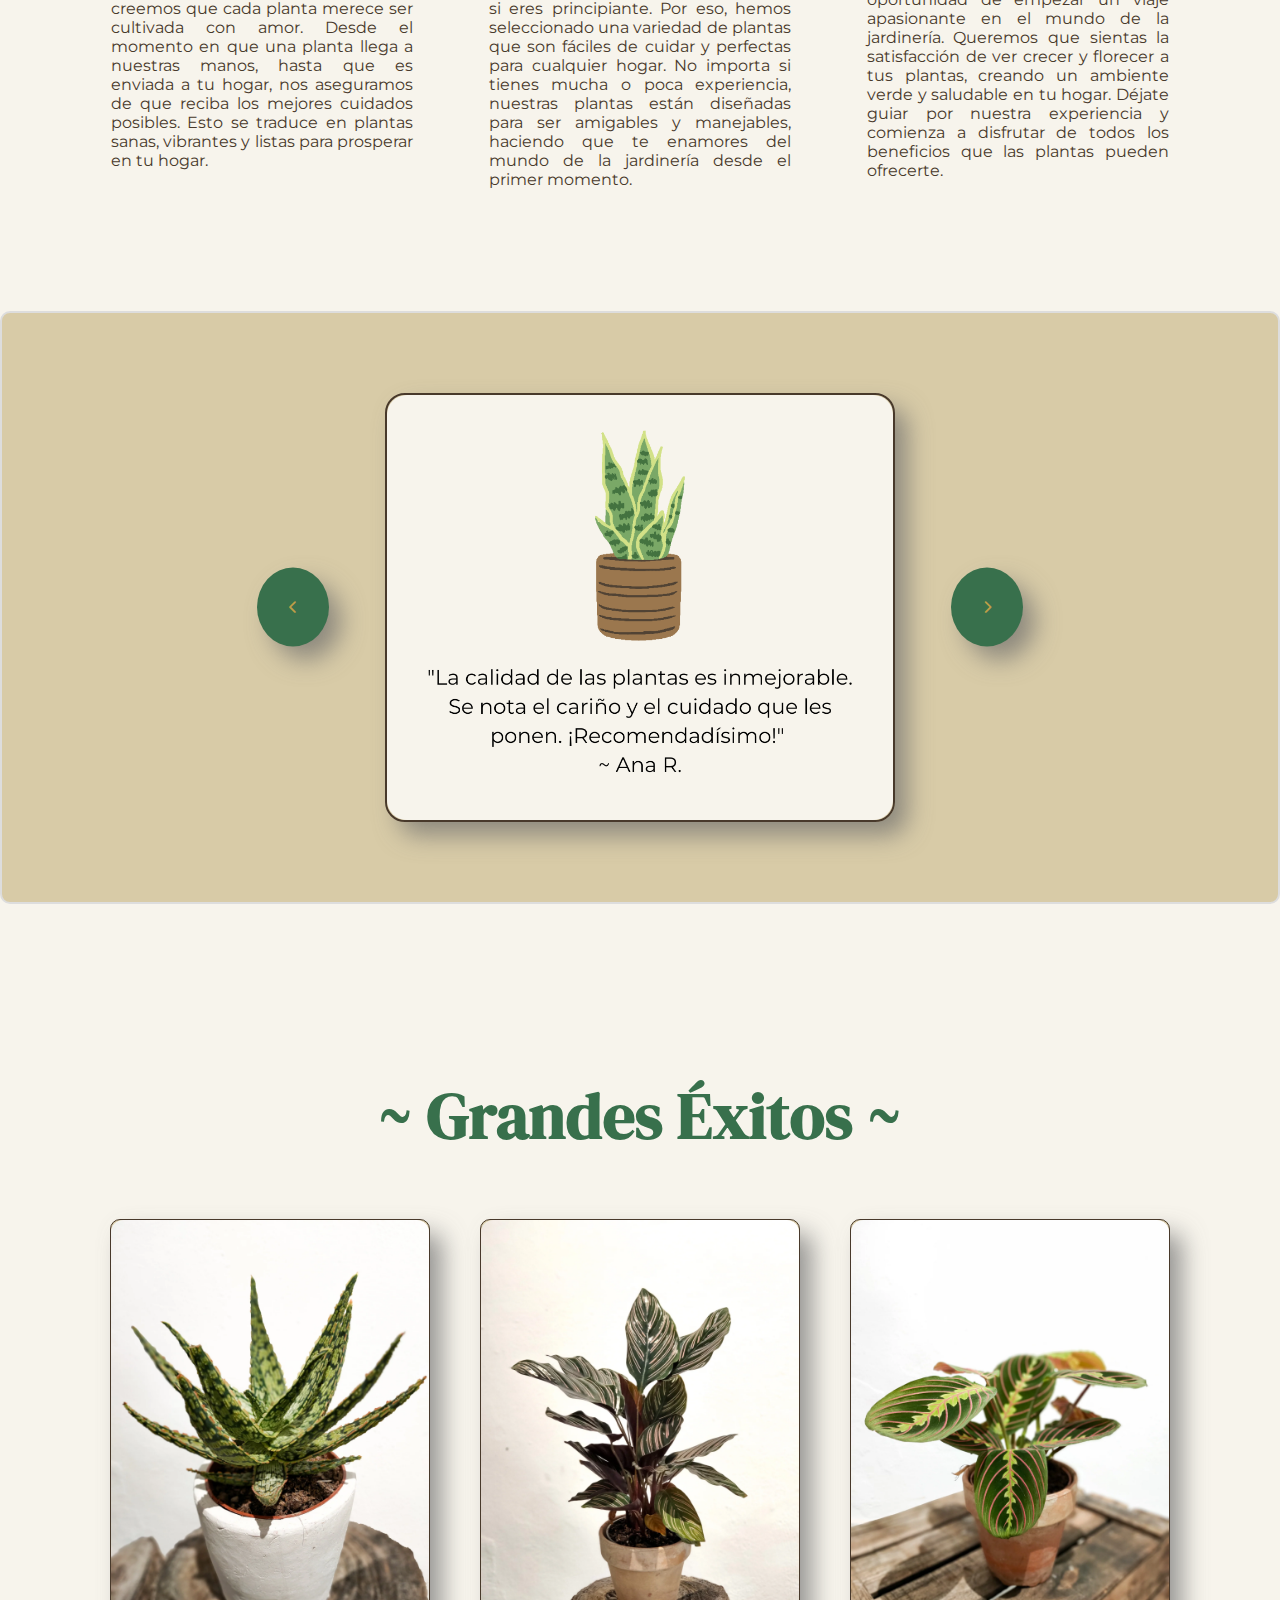
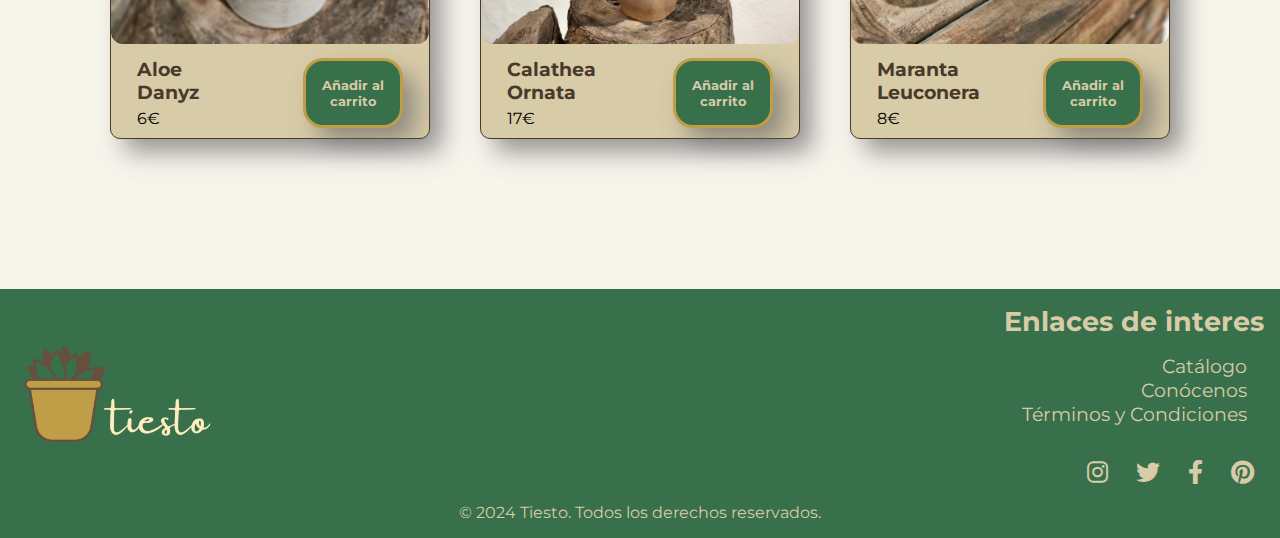
==== commit b5863f8c: "cambios actualizar" ====
--- a/index.html
+++ b/index.html
@@ -41,17 +41,17 @@
 
         <section class="informacion">
             <div class="informacion__caja">
-                <div class="informacion__photo"><img src="./imgs/photos/info/cuidado_plantas.png" alt="persona cuidando plantas" class="informacion__img"></div>
+                <div class="informacion__photo"><img loading="lazy" src="./imgs/photos/info/cuidado_plantas.png" alt="persona cuidando plantas" class="informacion__img"></div>
                 <h3 class="informacion__h3">Mimamos Nuestras Plantas</h3>
                 <p class="informacion__p">A nosotros nos apasiona la jardinería y creemos que cada planta merece ser cultivada con amor. Desde el momento en que una planta llega a nuestras manos, hasta que es enviada a tu hogar, nos aseguramos de que reciba los mejores cuidados posibles. Esto se traduce en plantas sanas, vibrantes y listas para prosperar en tu hogar.</p>
             </div>
             <div class="informacion__caja">
-                <div class="informacion__photo"><img src="./imgs/photos/info/plantas_casa.png" alt="estanteria con plantas" class="informacion__img"></div>
+                <div class="informacion__photo"><img loading="lazy" src="./imgs/photos/info/plantas_casa.png" alt="estanteria con plantas" class="informacion__img"></div>
                 <h3 class="informacion__h3">Plantas para Todos los Hogares</h3>
                 <p class="informacion__p">Sabemos que la jardinería puede parecer intimidante, especialmente si eres principiante. Por eso, hemos seleccionado una variedad de plantas que son fáciles de cuidar y perfectas para cualquier hogar. No importa si tienes mucha o poca experiencia, nuestras plantas están diseñadas para ser amigables y manejables, haciendo que te enamores del mundo de la jardinería desde el primer momento.</p>
             </div>
             <div class="informacion__caja">
-                <div class="informacion__photo"><img src="./imgs/photos/info/jardineria_amateur.png" alt="mujer en casa con plantas" class="informacion__img"></div>
+                <div class="informacion__photo"><img loading="lazy" src="./imgs/photos/info/jardineria_amateur.png" alt="mujer en casa con plantas" class="informacion__img"></div>
                 <h3 class="informacion__h3">Adentrate al Mundo de la Jardinería</h3>
                 <p class="informacion__p">Con nuestras plantas, te ofrecemos la oportunidad de empezar un viaje apasionante en el mundo de la jardinería. Queremos que sientas la satisfacción de ver crecer y florecer a tus plantas, creando un ambiente verde y saludable en tu hogar. Déjate guiar por nuestra experiencia y comienza a disfrutar de todos los beneficios que las plantas pueden ofrecerte.
 
@@ -75,7 +75,7 @@
             <div class="exitos__contenedor">
             <div class="tarjeta" data-id="2" data-name="Aloe Danyz" data-price="6" data-img="./imgs/photos/productos/aloe_danyz.webp">
                 <div class="tarjeta__foto">
-                    <a href="aloe.html"><img class="tarjeta__img" src="./imgs/photos/productos/aloe_danyz.webp" alt="aloe danyz"></a>
+                    <a href="aloe.html"><img class="tarjeta__img" loading="lazy" src="./imgs/photos/productos/aloe_danyz.webp" alt="aloe danyz"></a>
                 </div>
                 <div class="tarjeta__content">
                     <div class="tarjeta__texto">
@@ -88,7 +88,7 @@
 
             <div class="tarjeta" data-id="3" data-name="Calathea Ornata" data-price="17" data-img="./imgs/photos/productos/calathea_ornata.webp">
                 <div class="tarjeta__foto">
-                    <a href="calathea.html"><img class="tarjeta__img" src="./imgs/photos/productos/calathea_ornata.webp" alt="calathea ornata"></a>
+                    <a href="calathea.html"><img class="tarjeta__img" loading="lazy" src="./imgs/photos/productos/calathea_ornata.webp" alt="calathea ornata"></a>
                 </div>
                 <div class="tarjeta__content">
                     <div class="tarjeta__texto">
@@ -101,7 +101,7 @@
 
             <div class="tarjeta" data-id="4" data-name="Maranta Leuconera" data-price="8" data-img="./imgs/photos/productos/maranta_leuconera_red_stripe.webp">
                 <div class="tarjeta__foto">
-                    <a href="maranta.html"><img class="tarjeta__img" src="./imgs/photos/productos/maranta_leuconera_red_stripe.webp" alt="maranta Leuconera"></a>
+                    <a href="maranta.html"><img class="tarjeta__img" loading="lazy" src="./imgs/photos/productos/maranta_leuconera_red_stripe.webp" alt="maranta Leuconera"></a>
                 </div>
                 <div class="tarjeta__content">
                     <div class="tarjeta__texto">
@@ -119,7 +119,7 @@
     <footer class="footer">
         <div class="footer__main">
             <div class="footer__icon">
-                <a class="footer__logo" href="./index.html"><img class="footer__img" src="./imgs/logos/logo_footer_final.png" alt=""></a>
+                <a class="footer__logo" href="./index.html"><img  class="footer__img" loading="lazy" src="./imgs/logos/logo_footer_final.png" alt=""></a>
             </div>
             <div class="footer__enlaces">
                 <div class="footer__container">
--- a/css/styles.css
+++ b/css/styles.css
@@ -190,7 +190,7 @@
     justify-content: center;
     align-items: center;
  
-    flex-wrap: wrap;
+    
     
 }
 
@@ -204,18 +204,21 @@
     
    
 }
+
 .footer__img{
     width: 100%;
     height: auto;
     overflow: hidden;
 }
 .footer__enlaces{
-    display: flex;
-    
-    flex-direction: column;
-    align-items: center;
-    justify-content: center;
-    gap: 3em;
+    width: 30%;
+    display: flex;
+    text-align: right;
+    flex-direction: column;
+    align-items: flex-end;
+    justify-content: center;
+    gap: 2em;
+    
     color: var(--primary-beige-color);
   
 }
@@ -233,11 +236,14 @@
     display: flex;
     flex-direction: column;
     justify-content: center;
-    align-items: flex-end;
+    
 }
 
 .footer__h3{
-    font-size: 2em;
+    width: 100%;
+    font-size: 1.7rem;
+   
+  
 }
 .footer__li{
     list-style: none;
@@ -246,7 +252,7 @@
 .footer__a{
     text-decoration: none;
     color: var(--primary-beige-color);
-    font-size: 1.5em;
+    font-size: 1.2em;
 } 
 .footer__a:hover{
     color: var(--brown-color-dark);
@@ -324,7 +330,7 @@
 
 .informacion{
     width: 100%;
-    height: 60vh;
+    height: 70%;
     display: flex;
     flex-direction: row;
     justify-content: center;
@@ -341,10 +347,9 @@
     flex-direction: column;
     justify-content: center;
     align-items: center;
-    gap: 0.625rem;
+    gap: 10px;
     color: var(--brown-color-dark);
     
-   
 
 }
 .informacion__photo{
@@ -361,8 +366,8 @@
 
 .informacion__p{
     width: 80%;
-    font-size: 1.2rem;
-    text-align: center;
+    font-size: 1rem;
+    text-align: justify;
 }
 
 .comentarios{
@@ -755,6 +760,7 @@
     font-weight: bold;
     color: var(--green-color);
 }
+
 .carrito__botones{
     flex-direction: row;
     width: 100%;
@@ -763,6 +769,7 @@
     gap: 3em;
     padding: 2.5rem;
 }
+
 .carrito__finalizar{
     background-color: var(--green-color);
     font-family: "Montserrat", sans-serif;
@@ -1311,7 +1318,7 @@
 }
 
 /* ---------------------------------------------------------------
-                    Sección TýC
+                    Sección TyC
 ---------------------------------------------------------------  */
 .main__tyc{
     display: flex;
@@ -1354,11 +1361,8 @@
 
 @media (max-width: 768px) {
 
-        /* ---------------------------------------------------------------
-                    Elementos comunes (HEADER Y FOOTER)
----------------------------------------------------------------  */
-        
-        /*HEADER*/
+       
+        /*Header*/
     
         .header__principal {
             gap: 40px;
@@ -1396,7 +1400,7 @@
         }
 
         .nav{
-
+            display:none;
             max-width: 100%;
             height: 100%;  
             padding: 0;
@@ -1434,8 +1438,9 @@
         }
 
 
-        /*FOOTER*/
-
+
+
+        /*Footer*/
 
         .footer{
 
@@ -1450,8 +1455,14 @@
         }
 
         .footer__main{
-
+            display: flex;
+            flex-direction: column;
             justify-content: center;
+            align-items: center;
+            
+        }
+        .footer__container{
+            padding: 0;
         }
 
         .footer__links{
@@ -1459,6 +1470,19 @@
             align-items: center;
         }
 
+        .footer__h3{
+            text-align: center;
+            padding: 0;
+            font-size: 1.5rem;
+            width: 100%;
+           
+        }
+
+        .rrss{
+           
+            align-self: center;
+         
+        }
 
         /*Index*/
 
@@ -1472,13 +1496,14 @@
         .presentacion{
 
             background-size: cover;
-            height: auto;
+            background-position: center;
+            height: 100vh;
             padding: 2rem 0;
         }
 
 
         .presentacion__texto {
-            font-size: 1.2rem;
+            font-size: 1.5rem;
             padding: 1rem;
         }
     
@@ -1522,7 +1547,7 @@
         .informacion__p{
 
             font-size: 1rem;
-            text-align: center;
+ 
 
         }
     
@@ -1562,12 +1587,13 @@
 
         }
 
-
         .tarjeta {
 
             width: 90%;
 
         }
+
+
 
        /*Catalogo*/
 
@@ -1591,6 +1617,8 @@
         .card__texto{
             font-size: 15px;
         }
+
+
 
        /* Carrito */
 
@@ -1640,8 +1668,9 @@
 
         }
 
+
+
         /* Producto */
-
 
         .producto{
             flex-direction: column; 
@@ -1726,7 +1755,6 @@
 
 
         /*SobreMi*/
-
 
         .conocenos{
             height: auto;
@@ -1754,18 +1782,23 @@
             text-align: center;
         }
 
+
+
         /*Pago*/
 
         .pago__form{
+
             width: 90%;
             padding: 1rem;
         }
     
         .pago__h1{
+
             font-size: 2.5rem;
         }
     
         .pago__div{
+
             width: 100%;
             gap: 0.75rem;
         }
@@ -1775,12 +1808,14 @@
         }
     
         .pago__input{
+
             padding: 0.75rem;
         }
     
         .pago__boton{
             width: 90%;
         }
+
 
 
         /*Tyc*/
@@ -1806,13 +1841,14 @@
     /*CONTENIDO COMÚN (Header Y Footer)*/
 
         .header__principal{
+
             flex-direction: row;
             align-items: center;
             padding: 20px;
             gap: 60px;
         }
         .header__menu{
-            border: 1px solid black;
+            
             width: 20%;
         }
         .header__logo{
@@ -1820,10 +1856,12 @@
         }
 
         .header__carrito{
+
             width: 20%;
-            border: 1px solid black;
+            
         }
         .nav__ul{
+
             flex-direction: row;
             gap: 20px;
         }
@@ -1895,23 +1933,41 @@
         /*Catalogo*/
 
         .catalogo__h1{
+
             font-size: 3rem;
         }
     
         .catalogo__p{
+
             width: 80%;
             font-size: 1.5rem;
         }
     
         .catalogo__content{
+
             grid-template-columns: repeat(auto-fill, minmax(300px, 1fr));
             gap: 1.5rem;
         }
     
         .card{
             width: 80%;
-        }
-
+            
+        }
+
+        .card__content{
+            flex-direction: column;
+            gap: 1rem;
+        }
+        .card__texto{
+            font-size: 20px;
+        }
+
+        .card__button{
+            width: 100%;
+            height: auto;
+            font-size: rem;
+            
+        }
         /*Carrito*/
 
         .carrito{
@@ -1964,6 +2020,7 @@
         }
 
         .producto__span{
+
             font-size: 1.75rem; 
         }
 
@@ -1976,6 +2033,7 @@
         }
 
         .producto__button{
+
             width: 45%; 
             padding: 0.75rem; 
         }
@@ -1983,19 +2041,23 @@
         /*Confirmacion*/
 
         .confirmacion__h1{
+
             font-size: 3rem;
         }
     
         .confirmacion__info{
+
             width: 90%;
         }
     
         .confirmacion__p{
+
             width: 70%;
             font-size: 1.5rem;
         }
     
         .confirmacion__texto{
+
             width: 100%;
             flex-direction: row;
             gap: 2rem;
@@ -2023,6 +2085,7 @@
         }
     
         .confirmacion__span{
+
             width: auto;
             font-size: 1.75rem;
             padding: 0.75rem;
@@ -2120,10 +2183,12 @@
         .header__principal{
             gap: 15rem;
         }
+
         .header__img{
             min-width: 300px;
             max-width: 350px;
         }
+
         .header__icon{
             min-width: 70px;
             max-width: 80px;
@@ -2134,11 +2199,14 @@
         /* Presentacion */
 
         .presentacion{
+
             background-position: center;
             background-repeat: no-repeat;
             background-size: contain;
         }
+
         .presentacion__texto{
+
             font-size: 7rem;
             padding: 3.5rem;
         }
@@ -2149,6 +2217,7 @@
         }
         .informacion__p{
             font-size: 1.5rem;
+            text-align: justify;
         }
     
         /* Comentarios */
@@ -2182,10 +2251,12 @@
         .catalogo__h1{
             font-size: 4.5rem;
         }
+
         .catalogo__p{
             width: 70%;
             font-size: 2rem;
         }
+
         .catalogo__content{
             grid-template-columns: repeat(auto-fill, minmax(600px, 1fr));
             gap: 2rem;
@@ -2201,15 +2272,19 @@
         .carrito{
             width: 60%;
         }
+
         .carrito__div{
             padding: 3rem;
         }
+
         .carrito__producto{
             font-size: 2.5rem;
         }
+
         .carrito__botones{
             gap: 4rem;
         }
+
         .carrito__finalizar{
             width: 45%;
             padding: 1.5rem;
@@ -2228,9 +2303,11 @@
         .producto{
             width: 80%;
         }
+
         .producto__photo{
             width: 40%;
         }
+
         .producto__content{
             width: 60%;
             gap: 3rem;
@@ -2238,59 +2315,76 @@
         .producto__h1{
             font-size: 3rem;
         }
+
         .producto__span{
             font-size: 2.5rem;
         }
+
         .producto__h3{
             font-size: 2.5rem;
         }
         .producto__ul{
             padding: 2rem;
         }
+
         .producto__button{
             width: 50%;
             padding: 1.5rem;
         }
+
+
+
     
         /* Confirmacion */
 
         .confirmacion__h1{
             font-size: 4rem;
         }
+
         .confirmacion__info{
             width: 80%;
         }
+
         .confirmacion__p{
             width: 60%;
             font-size: 2rem;
         }
+
         .confirmacion__texto{
             gap: 3rem;
         }
+
         .confirmacion__photo{
             width: 25%;
         }
+
         .confirmacion__contenedor{
             width: 70%;
             padding: 2rem;
         }
+
         .confirmacion__producto{
             font-size: 2.5rem;
             padding: 1.5rem;
         }
+
+
         .confirmacion__span{
             font-size: 2.5rem;
             padding: 1rem;
         }
+
         .confirmacion__span--total {
             font-size: 2.5rem;
             padding: 1rem;
         }
+
         .confirmacion__button {
             width: 60%;
             padding: 1.5rem;
         }
     
+
         /* SobreMi */
         .conocenos__h1 {
             font-size: 3.5rem;
@@ -2298,42 +2392,59 @@
         .conocenos__contenido{
             gap: 3rem;
         }
+
         .conocenos__photo{
             width: 50%;
         }
+
         .conocenos__texto{
             width: 40%;
             padding: 300px;
             font-size: 2.5rem;
         }
     
+
+
         /* Pago */
+
         .pago__form {
             width: 60%;
             padding: 2rem;
         }
+
         .pago__h1 {
             font-size: 3.5rem;
         }
+
+
         .pago__div {
             width: 70%;
         }
+
+
         .pago__h3 {
             font-size: 2rem;
         }
+
+
         .pago__boton {
             width: 40%;
             padding: 1.5rem;
         }
     
+
+
         /* TyC */
+
         .tyc__h1 {
             font-size: 3.5rem;
         }
+
         .tyc__caja {
             width: 70%;
             padding: 2rem;
         }
+
         .tyc__button {
             width: 50%;
             padding: 1.5rem;
